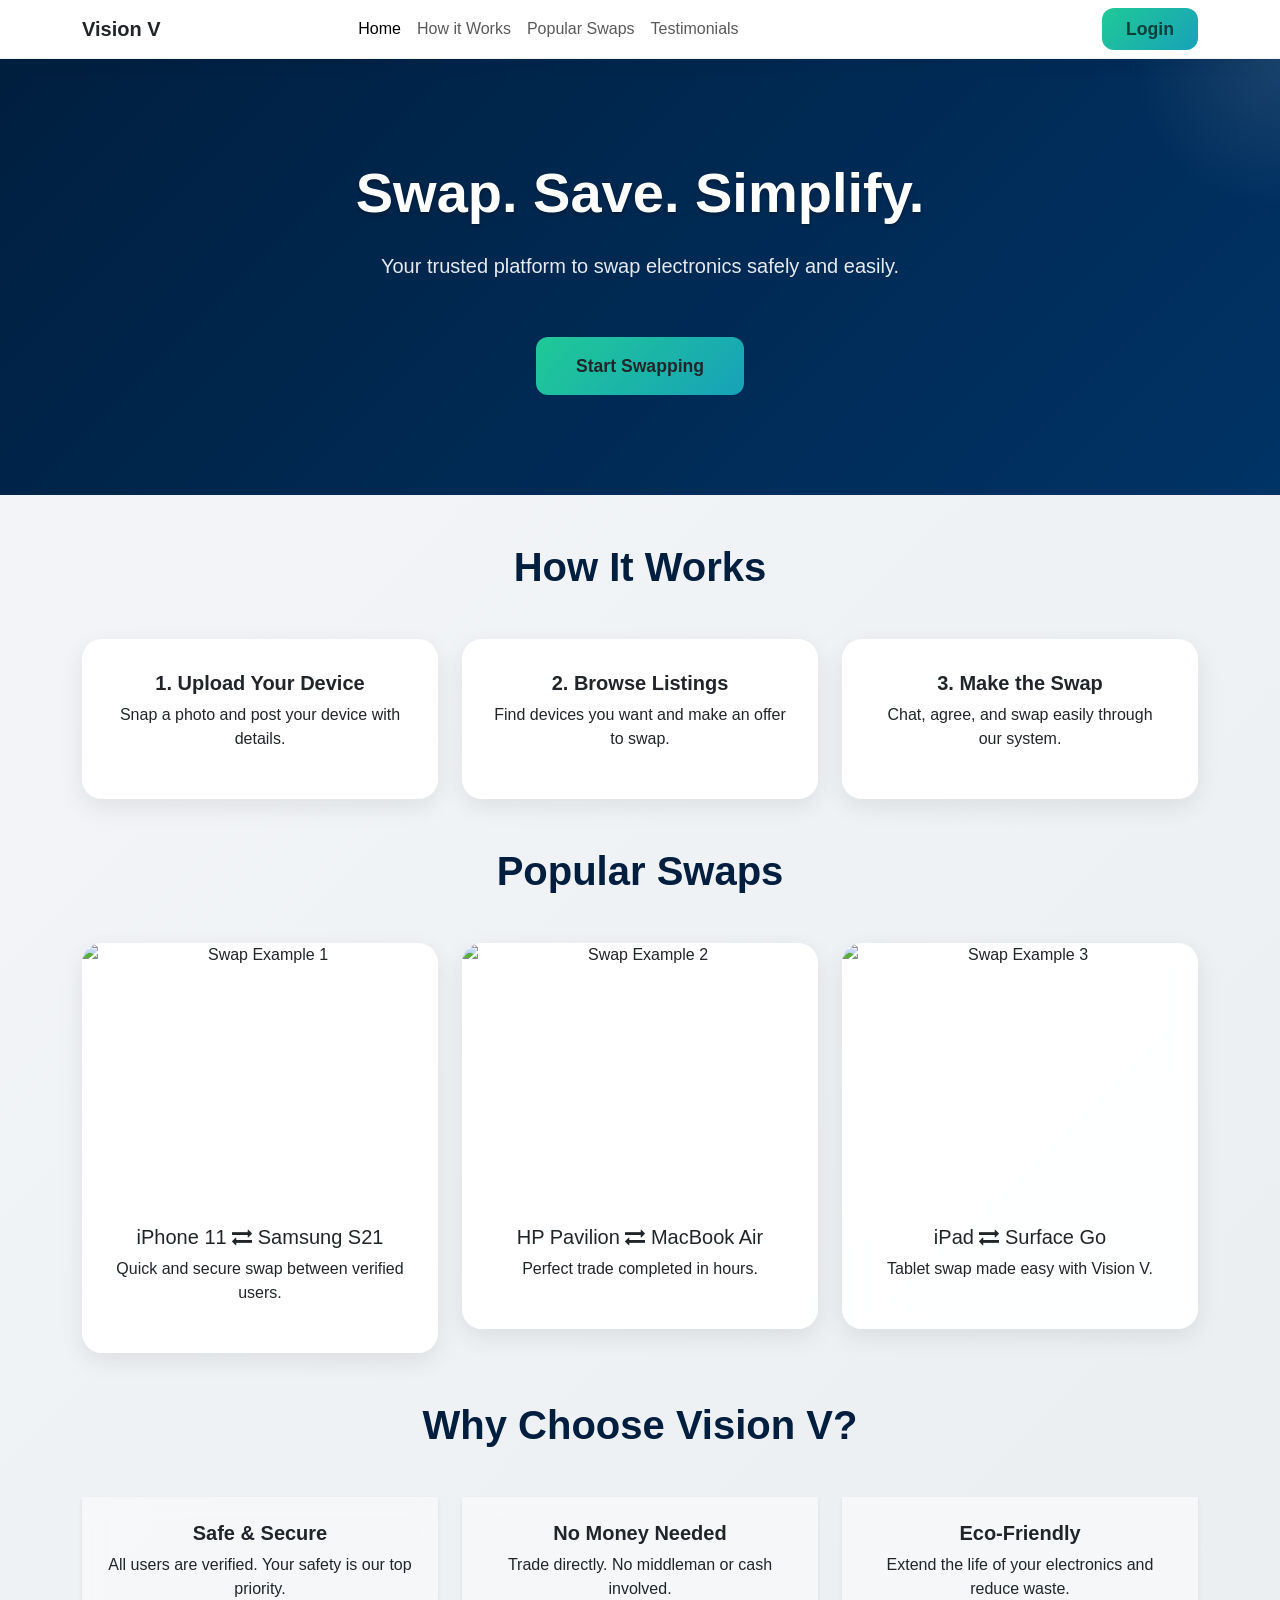
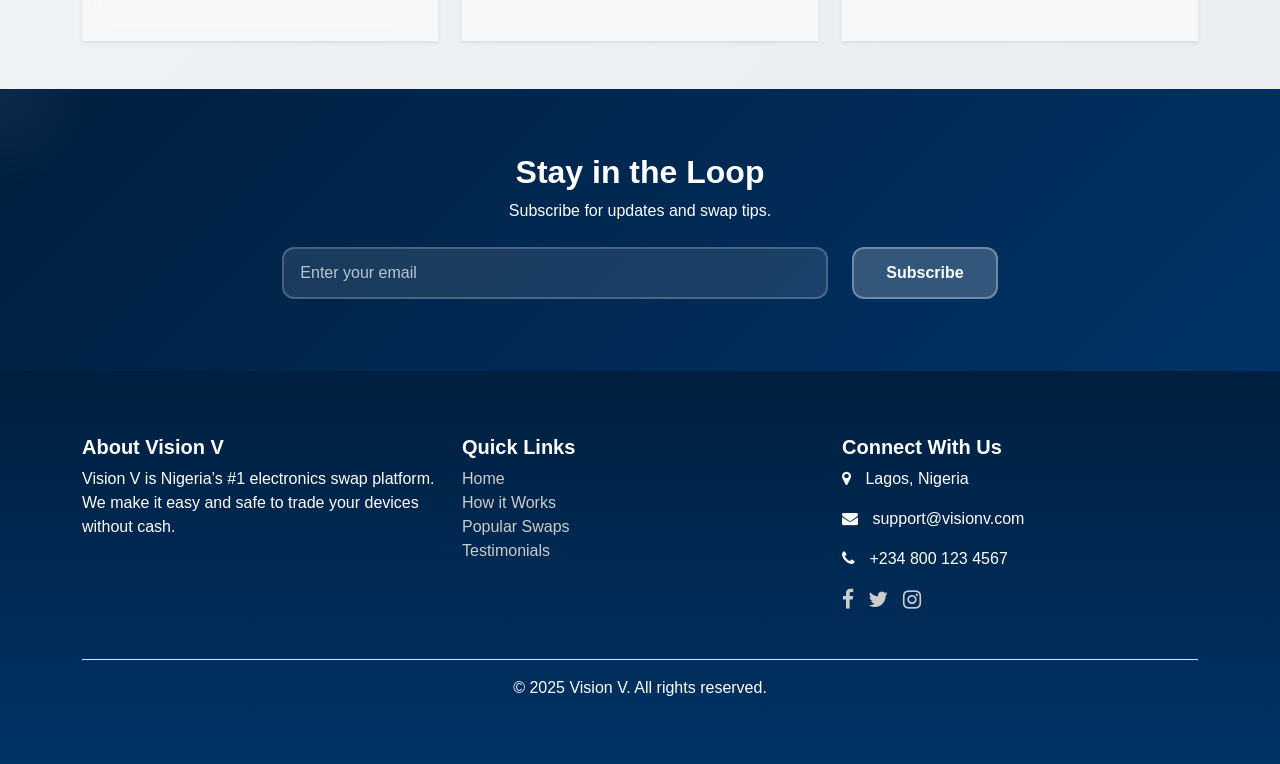
==== landing page/index.html @ 6226e3ba "update" ====
<!DOCTYPE html>
<html lang="en">
  <head>
    <meta charset="UTF-8" />
    <meta name="viewport" content="width=device-width, initial-scale=1" />
    <title>Vision V - Swap Your Electronics</title>
    <link
      href="https://cdn.jsdelivr.net/npm/bootstrap@5.3.2/dist/css/bootstrap.min.css"
      rel="stylesheet"
    />
    <link
      rel="stylesheet"
      href="https://maxcdn.bootstrapcdn.com/font-awesome/4.7.0/css/font-awesome.min.css"
    />
    <link rel="stylesheet" href="./style/index.css" />
    <style>
      body {
        background: linear-gradient(135deg, #f4f6f9 0%, #e9ecef 100%);
        font-family: "Segoe UI", sans-serif;
        margin: 0;
        padding: 0;
        min-height: 100vh;
      }

      .navbar {
        background: rgba(255, 255, 255, 0.95) !important;
        backdrop-filter: blur(10px);
        box-shadow: 0 2px 20px rgba(0, 0, 0, 0.08) !important;
        border-bottom: 1px solid rgba(0, 0, 0, 0.05);
      }

      .hero {
        background: linear-gradient(135deg, #001f3f 0%, #003366 100%);
        color: white;
        padding: 100px 20px;
        position: relative;
        overflow: hidden;
      }

      .hero::before {
        content: "";
        position: absolute;
        top: 0;
        right: 0;
        width: 300px;
        height: 300px;
        background: radial-gradient(
          circle,
          rgba(255, 255, 255, 0.1) 0%,
          transparent 70%
        );
        border-radius: 50%;
        transform: translate(50%, -50%);
      }

      .hero h1 {
        font-size: 3.5rem;
        font-weight: 800;
        margin-bottom: 1.5rem;
        text-shadow: 0 2px 4px rgba(0, 0, 0, 0.3);
      }

      .hero .lead {
        font-size: 1.25rem;
        margin-bottom: 2rem;
        opacity: 0.9;
      }

      .btn-accent {
        background: linear-gradient(135deg, #20c997 0%, #17a2b8 100%);
        border: none;
        border-radius: 0.75rem;
        padding: 1rem 2.5rem;
        font-weight: 600;
        font-size: 1.1rem;
        transition: all 0.3s ease;
        position: relative;
        overflow: hidden;
      }

      .btn-accent::before {
        content: "";
        position: absolute;
        top: 0;
        left: -100%;
        width: 100%;
        height: 100%;
        background: linear-gradient(
          90deg,
          transparent,
          rgba(255, 255, 255, 0.2),
          transparent
        );
        transition: left 0.5s ease;
      }

      .btn-accent:hover {
        transform: translateY(-2px);
        box-shadow: 0 1rem 2rem rgba(32, 201, 151, 0.4);
      }

      .btn-accent:hover::before {
        left: 100%;
      }

      .card {
        border-radius: 1.25rem !important;
        box-shadow: 0 0.5rem 1.5rem rgba(0, 0, 0, 0.08) !important;
        transition: all 0.3s ease !important;
        border: none !important;
        background: rgba(255, 255, 255, 0.95) !important;
        backdrop-filter: blur(10px) !important;
      }

      .card:hover {
        transform: translateY(-8px);
        box-shadow: 0 1rem 2.5rem rgba(0, 0, 0, 0.15) !important;
      }

      .card-body {
        padding: 2rem !important;
      }

      .section-heading {
        font-weight: 700 !important;
        color: #001f3f !important;
        font-size: 2.5rem !important;
        margin-bottom: 3rem !important;
      }

      .card-img-top {
        border-radius: 1.25rem 1.25rem 0 0 !important;
        height: 250px !important;
        object-fit: cover !important;
      }

      .bg-light {
        background: rgba(248, 249, 250, 0.8) !important;
        backdrop-filter: blur(10px) !important;
      }

      .newsletter-section {
        background: linear-gradient(
          135deg,
          #001f3f 0%,
          #003366 100%
        ) !important;
        color: white !important;
        padding: 4rem 0 !important;
        position: relative;
        overflow: hidden;
      }

      .newsletter-section::before {
        content: "";
        position: absolute;
        top: 0;
        left: 0;
        width: 200px;
        height: 200px;
        background: radial-gradient(
          circle,
          rgba(255, 255, 255, 0.05) 0%,
          transparent 70%
        );
        border-radius: 50%;
        transform: translate(-50%, -50%);
      }

      .form-control {
        border-radius: 0.75rem;
        border: 2px solid rgba(255, 255, 255, 0.2);
        background: rgba(255, 255, 255, 0.1);
        color: white;
        padding: 0.75rem 1rem;
        font-size: 1rem;
        transition: all 0.3s ease;
      }

      .form-control:focus {
        border-color: #20c997;
        background: rgba(255, 255, 255, 0.15);
        box-shadow: 0 0 0 0.2rem rgba(32, 201, 151, 0.25);
      }

      .form-control::placeholder {
        color: rgba(255, 255, 255, 0.7);
      }

      .btn-light {
        background: rgba(255, 255, 255, 0.2);
        border: 2px solid rgba(255, 255, 255, 0.3);
        color: white;
        border-radius: 0.75rem;
        padding: 0.75rem 2rem;
        font-weight: 600;
        transition: all 0.3s ease;
      }

      .btn-light:hover {
        background: rgba(255, 255, 255, 0.3);
        border-color: rgba(255, 255, 255, 0.5);
        transform: translateY(-2px);
        box-shadow: 0 0.5rem 1rem rgba(255, 255, 255, 0.2);
      }

      .footer {
        background: linear-gradient(180deg, #001f3f 0%, #003366 100%);
        color: #fff;
        padding: 4rem 0;
        position: relative;
      }

      .footer a {
        color: #ccc;
        text-decoration: none;
        transition: all 0.3s ease;
      }

      .footer a:hover {
        color: #20c997;
        transform: translateX(5px);
      }

      .footer .fa {
        margin-right: 10px;
        transition: all 0.3s ease;
      }

      .footer .fa:hover {
        transform: scale(1.2);
      }

      @media (max-width: 768px) {
        .hero h1 {
          font-size: 2.5rem;
        }
        .hero {
          padding: 60px 20px;
        }
        .section-heading {
          font-size: 2rem !important;
        }
      }
    </style>
  </head>
  <body>
    <!-- Navbar -->
    <nav
      class="navbar navbar-expand-lg navbar-light bg-white shadow-sm sticky-top"
    >
      <div class="container">
        <a
          class="navbar-brand fw-bold"
          href="#"
          style="color: var(--primary-color)"
          >Vision V</a
        >

        <div class="navbar-collapse d-flex justify-content-between w-100">
          <ul class="navbar-nav navbar-nav-centered d-flex mx-auto">
            <li class="nav-item">
              <a class="nav-link active" href="index.html">Home</a>
            </li>
            <li class="nav-item">
              <a class="nav-link" href="how.html">How it Works</a>
            </li>
            <li class="nav-item">
              <a class="nav-link" href="popular.html">Popular Swaps</a>
            </li>
            <li class="nav-item">
              <a class="nav-link" href="test.html">Testimonials</a>
            </li>
          </ul>

          <ul class="navbar-nav ms-auto">
            <li class="nav-item">
              <a
                class="nav-link btn btn-accent px-4 py-2 ms-2"
                href="login.html"
                >Login</a
              >
            </li>
          </ul>
        </div>
      </div>
    </nav>

    <!-- Hero -->
    <section class="hero text-center">
      <div class="container">
        <h1 class="display-4 fw-bold">Swap. Save. Simplify.</h1>
        <p class="lead mt-3">
          Your trusted platform to swap electronics safely and easily.
        </p>
        <a href="login.html" class="btn btn-accent btn-lg mt-4"
          >Start Swapping</a
        >
      </div>
    </section>

    <!-- How It Works -->
    <section class="container text-center my-5">
      <h2 class="mb-4 section-heading">How It Works</h2>
      <div class="row g-4">
        <div class="col-md-4">
          <div class="card border-0 h-100 shadow-sm">
            <div class="card-body">
              <h5 class="card-title fw-bold">1. Upload Your Device</h5>
              <p>Snap a photo and post your device with details.</p>
            </div>
          </div>
        </div>
        <div class="col-md-4">
          <div class="card border-0 h-100 shadow-sm">
            <div class="card-body">
              <h5 class="card-title fw-bold">2. Browse Listings</h5>
              <p>Find devices you want and make an offer to swap.</p>
            </div>
          </div>
        </div>
        <div class="col-md-4">
          <div class="card border-0 h-100 shadow-sm">
            <div class="card-body">
              <h5 class="card-title fw-bold">3. Make the Swap</h5>
              <p>Chat, agree, and swap easily through our system.</p>
            </div>
          </div>
        </div>
      </div>
    </section>

    <!-- Popular Swaps -->
    <section class="container my-5 text-center">
      <h2 class="mb-4 section-heading">Popular Swaps</h2>
      <div class="row g-4">
        <div class="col-md-4">
          <div class="card shadow-sm">
            <img
              src="./images/s22.jpg"
              class="card-img-top"
              alt="Swap Example 1"
            />
            <div class="card-body">
              <h5 class="card-title">
                iPhone 11 <i class="fa fa-exchange mx-auto"></i> Samsung S21
              </h5>
              <p>Quick and secure swap between verified users.</p>
            </div>
          </div>
        </div>
        <div class="col-md-4">
          <div class="card shadow-sm">
            <img
              src="./images/hppc.jpg"
              class="card-img-top"
              alt="Swap Example 2"
            />
            <div class="card-body">
              <h5 class="card-title">
                HP Pavilion <i class="fa fa-exchange mx-auto"></i> MacBook Air
              </h5>
              <p>Perfect trade completed in hours.</p>
            </div>
          </div>
        </div>
        <div class="col-md-4">
          <div class="card shadow-sm">
            <img
              src="./images/ipad.jpg"
              class="card-img-top"
              alt="Swap Example 3"
            />
            <div class="card-body">
              <h5 class="card-title">
                iPad <i class="fa fa-exchange mx-auto"></i> Surface Go
              </h5>
              <p>Tablet swap made easy with Vision V.</p>
            </div>
          </div>
        </div>
      </div>
    </section>

    <!-- Why Choose Vision V -->
    <section class="text-center my-5">
      <div class="container">
        <h2 class="mb-4 section-heading">Why Choose Vision V?</h2>
        <div class="row g-4">
          <div class="col-md-4">
            <div class="p-4 shadow-sm bg-light h-100">
              <h5 class="fw-bold">Safe & Secure</h5>
              <p>All users are verified. Your safety is our top priority.</p>
            </div>
          </div>
          <div class="col-md-4">
            <div class="p-4 shadow-sm bg-light h-100">
              <h5 class="fw-bold">No Money Needed</h5>
              <p>Trade directly. No middleman or cash involved.</p>
            </div>
          </div>
          <div class="col-md-4">
            <div class="p-4 shadow-sm bg-light h-100">
              <h5 class="fw-bold">Eco-Friendly</h5>
              <p>Extend the life of your electronics and reduce waste.</p>
            </div>
          </div>
        </div>
      </div>
    </section>

    <!-- Newsletter -->
    <section class="py-5 text-center newsletter-section">
      <div class="container">
        <h2 class="fw-semibold">Stay in the Loop</h2>
        <p class="mb-4">Subscribe for updates and swap tips.</p>
        <form
          id="newsletter-form"
          class="row justify-content-center"
          novalidate
        >
          <div class="col-md-6">
            <input
              type="email"
              class="form-control mb-2"
              id="newsletter-email"
              placeholder="Enter your email"
              aria-describedby="newsletter-email-error"
              required
            />
            <div
              id="newsletter-email-error"
              class="error-message text-danger"
              style="display: none"
            ></div>
          </div>
          <div class="col-auto">
            <button type="submit" class="btn btn-light" id="newsletter-submit">
              Subscribe
            </button>
          </div>
        </form>
      </div>
    </section>

    <!-- Footer -->
    <footer class="footer">
      <div class="container text-center text-md-start">
        <div class="row">
          <div class="col-md-4 mb-4">
            <h5 class="fw-bold">About Vision V</h5>
            <p>
              Vision V is Nigeria’s #1 electronics swap platform. We make it
              easy and safe to trade your devices without cash.
            </p>
          </div>
          <div class="col-md-4 mb-4">
            <h5 class="fw-bold">Quick Links</h5>
            <ul class="list-unstyled">
              <li class="nav-item">
                <a class="nav-link active" href="index.html">Home</a>
              </li>
              <li class="nav-item">
                <a class="nav-link" href="how.html">How it Works</a>
              </li>
              <li class="nav-item">
                <a class="nav-link" href="popular.html">Popular Swaps</a>
              </li>
              <li class="nav-item">
                <a class="nav-link" href="test.html">Testimonials</a>
              </li>
            </ul>
          </div>
          <div class="col-md-4 mb-4">
            <h5 class="fw-bold">Connect With Us</h5>
            <p><i class="fa fa-map-marker"></i> Lagos, Nigeria</p>
            <p><i class="fa fa-envelope"></i> support@visionv.com</p>
            <p><i class="fa fa-phone"></i> +234 800 123 4567</p>
            <div>
              <a href="#"><i class="fa fa-facebook fa-lg"></i></a>
              <a href="#"><i class="fa fa-twitter fa-lg"></i></a>
              <a href="#"><i class="fa fa-instagram fa-lg"></i></a>
            </div>
          </div>
        </div>
        <div class="text-center pt-3 border-top mt-4">
          <p class="mb-0">&copy; 2025 Vision V. All rights reserved.</p>
        </div>
      </div>
    </footer>

    <script src="https://cdn.jsdelivr.net/npm/bootstrap@5.3.2/dist/js/bootstrap.bundle.min.js"></script>
    <script src="./js/validation.js"></script>
    <script>
      // Newsletter form validation and AJAX submission
      document
        .getElementById("newsletter-form")
        .addEventListener("submit", function (e) {
          e.preventDefault();
          clearErrors(this);

          const email = document
            .getElementById("newsletter-email")
            .value.trim();

          let isValid = true;

          if (!validateEmail(email)) {
            showError(
              "newsletter-email",
              "Please enter a valid email address."
            );
            isValid = false;
          }

          if (isValid) {
            submitForm(this, "/api/newsletter", function (data) {
              showSuccess(
                "Thank you for subscribing! You will receive updates soon."
              );
              document.getElementById("newsletter-form").reset();
            });
          }
        });
    </script>
  </body>
</html>
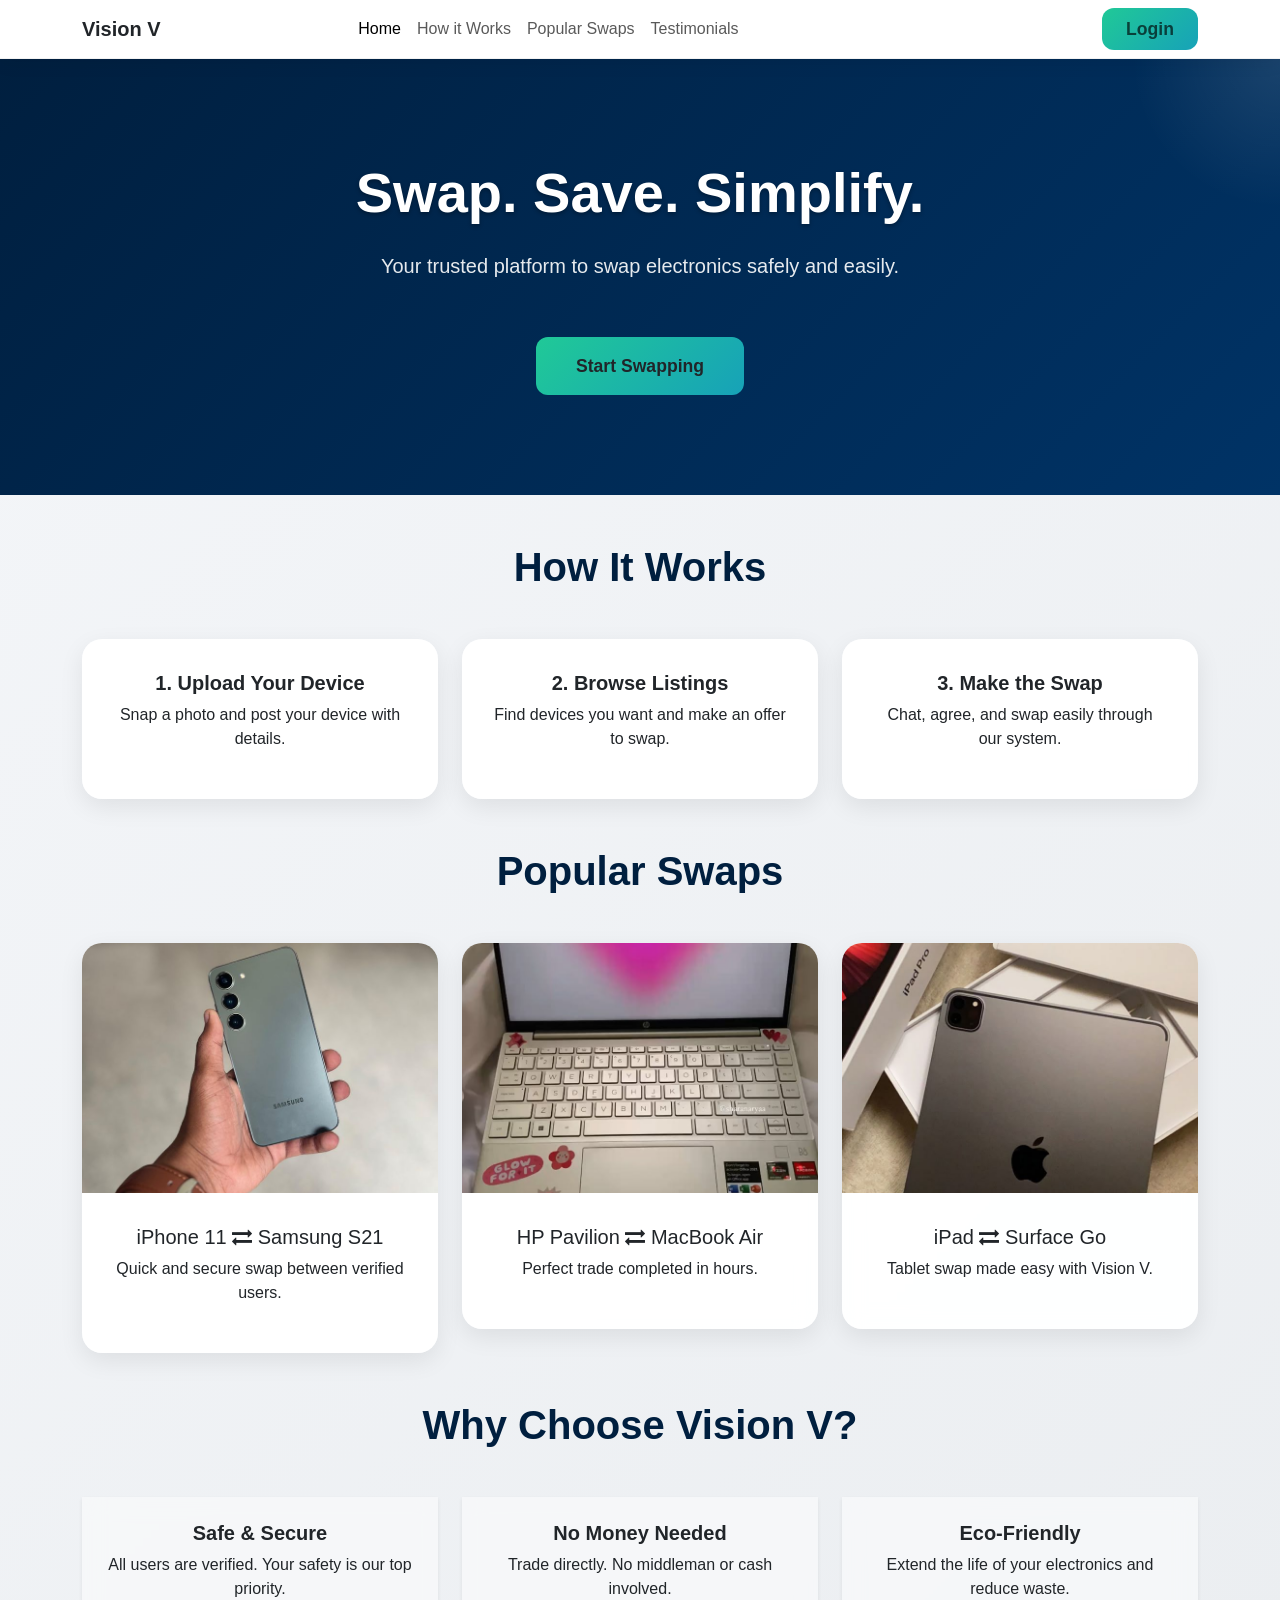
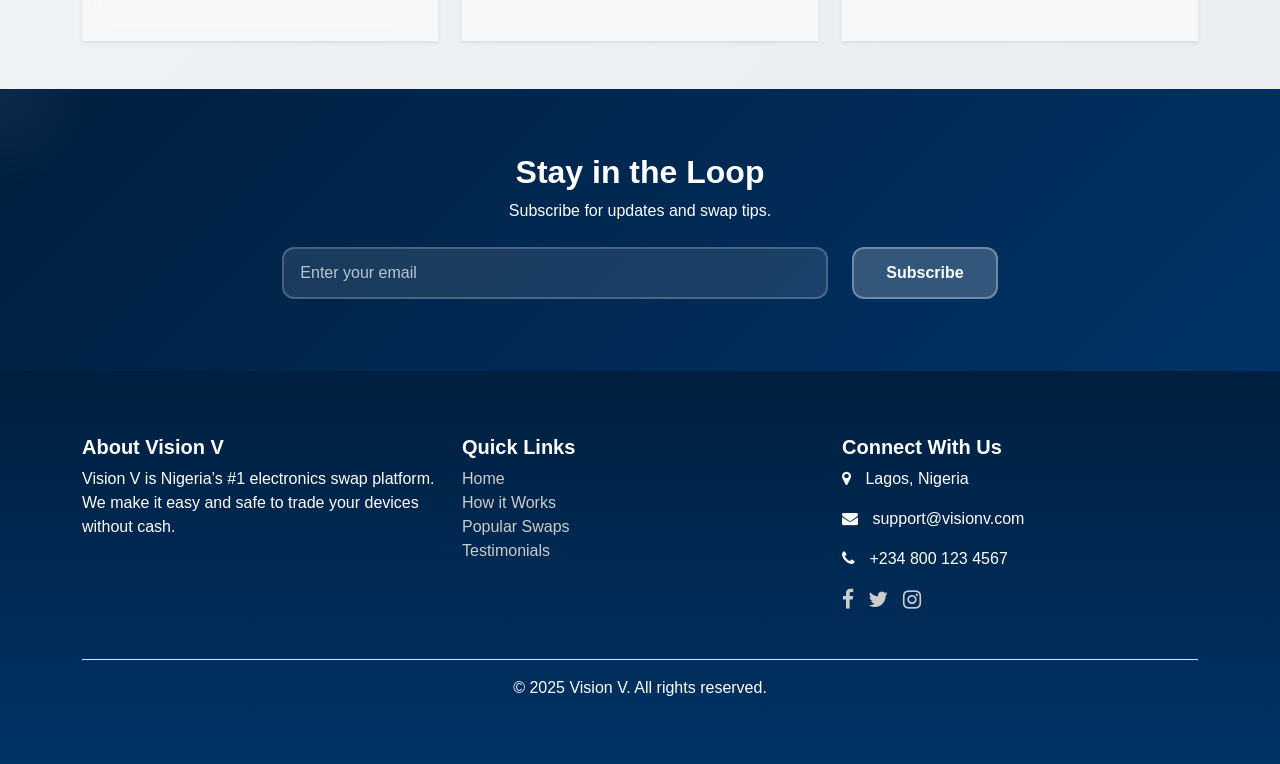
==== commit 28634ef1: "vv" ====
--- a/landing page/index.html
+++ b/landing page/index.html
@@ -337,7 +337,7 @@
         <div class="col-md-4">
           <div class="card shadow-sm">
             <img
-              src="./images/s22.jpg"
+              src="../images/s22.jpg"
               class="card-img-top"
               alt="Swap Example 1"
             />
@@ -352,7 +352,7 @@
         <div class="col-md-4">
           <div class="card shadow-sm">
             <img
-              src="./images/hppc.jpg"
+              src="../images/hppc.jpg"
               class="card-img-top"
               alt="Swap Example 2"
             />
@@ -367,7 +367,7 @@
         <div class="col-md-4">
           <div class="card shadow-sm">
             <img
-              src="./images/ipad.jpg"
+              src="../images/ipad.jpg"
               class="card-img-top"
               alt="Swap Example 3"
             />
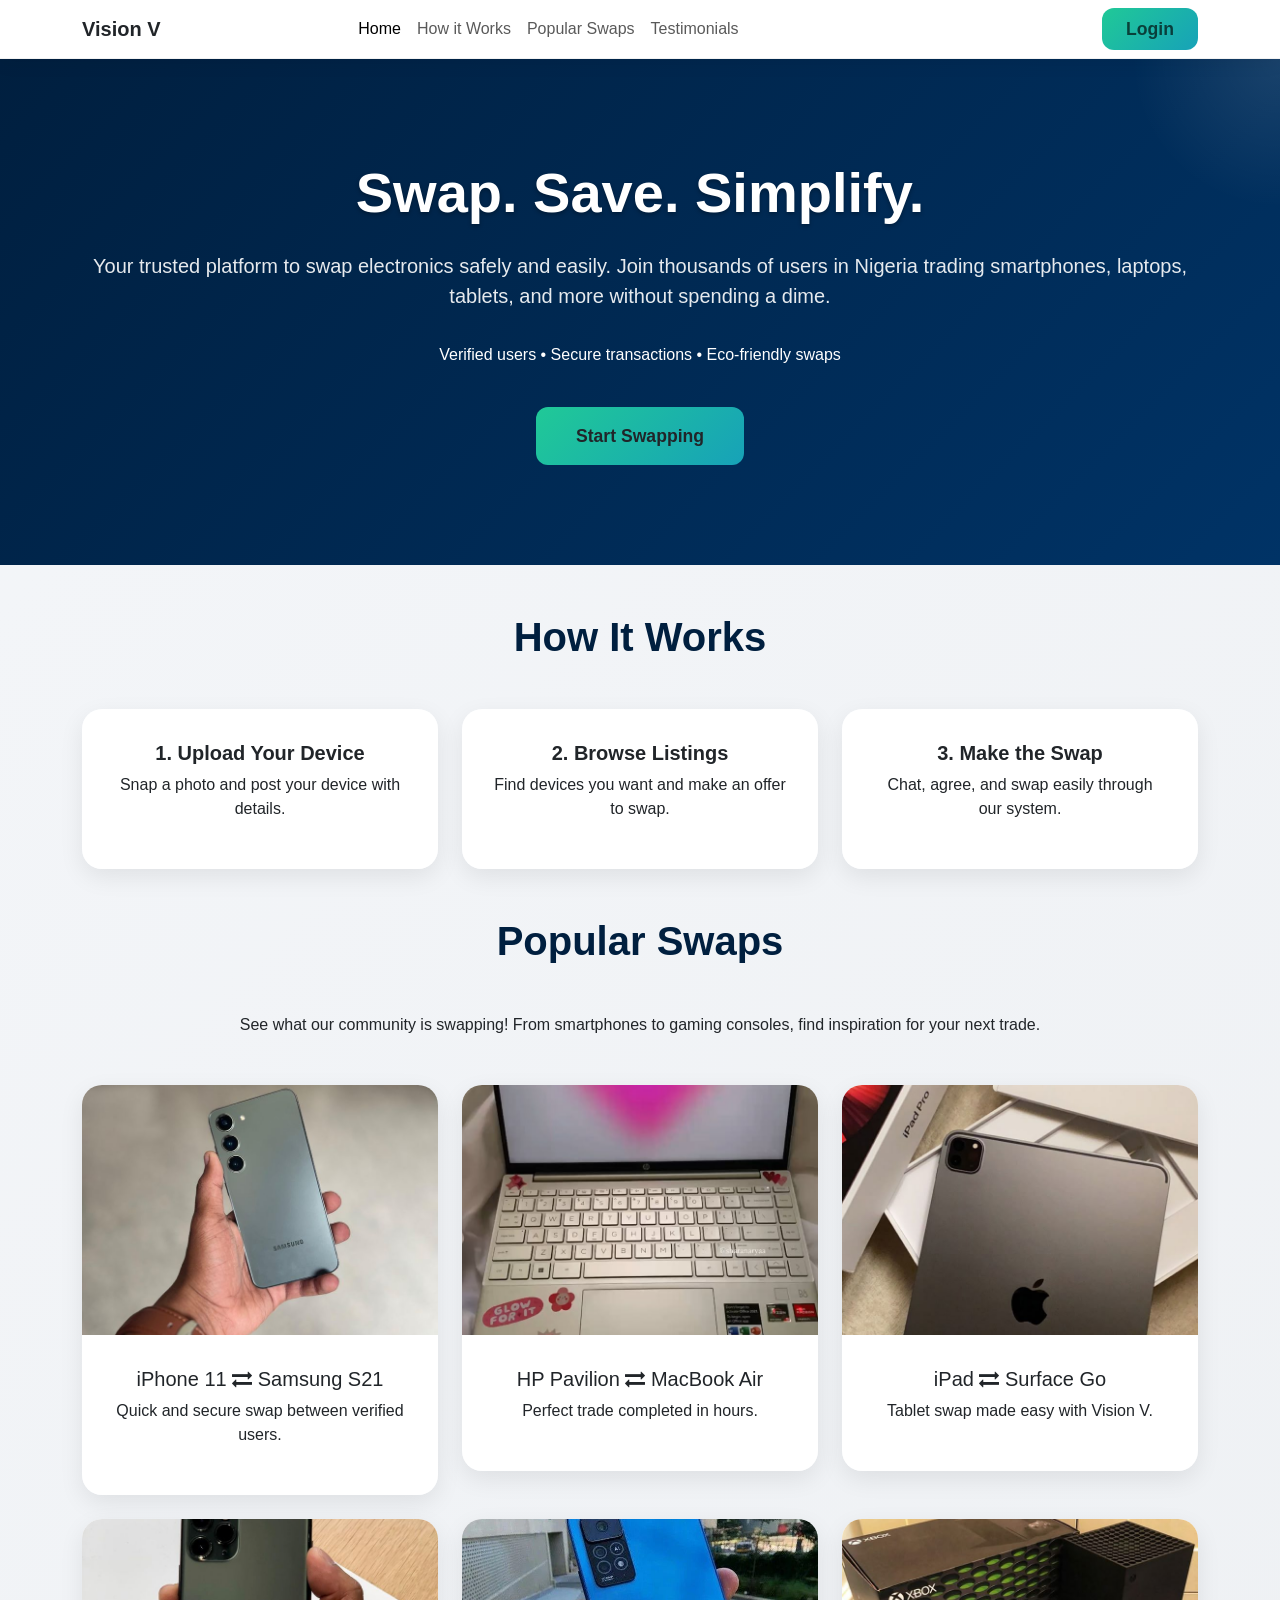
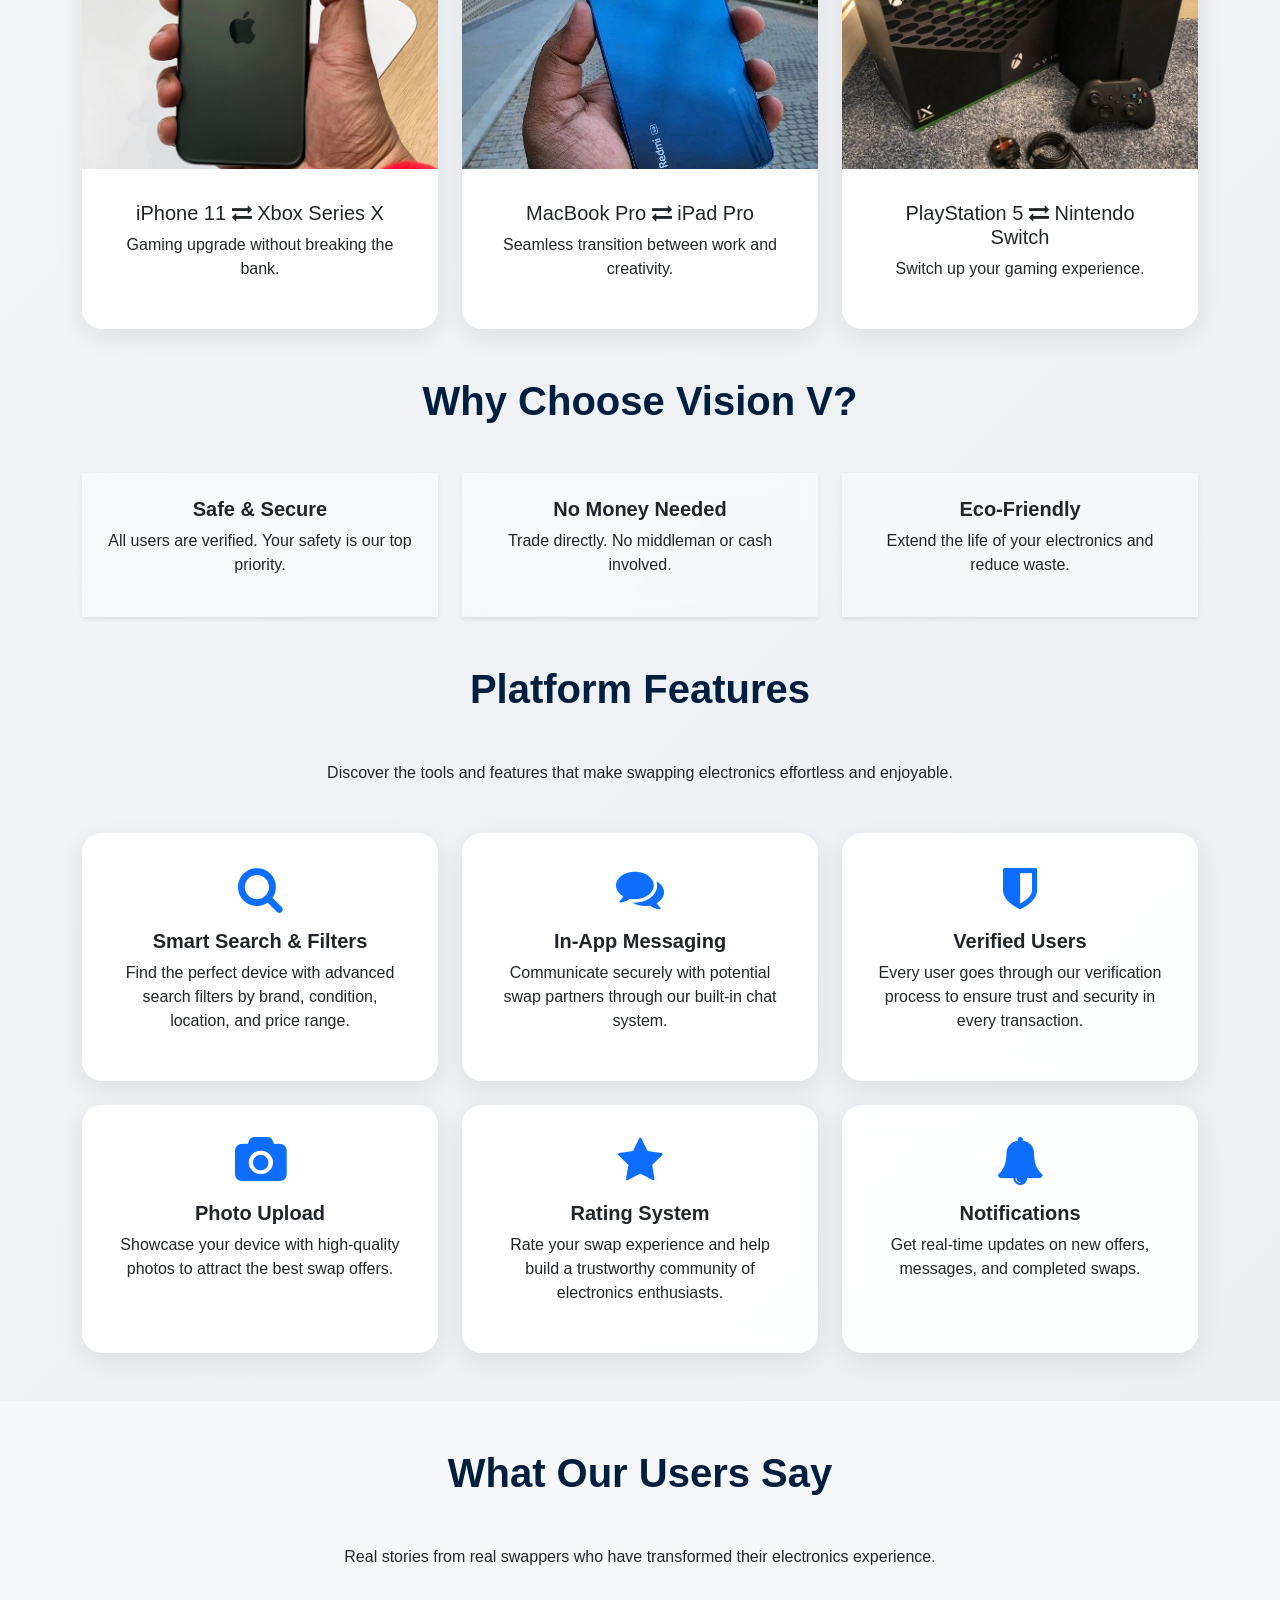
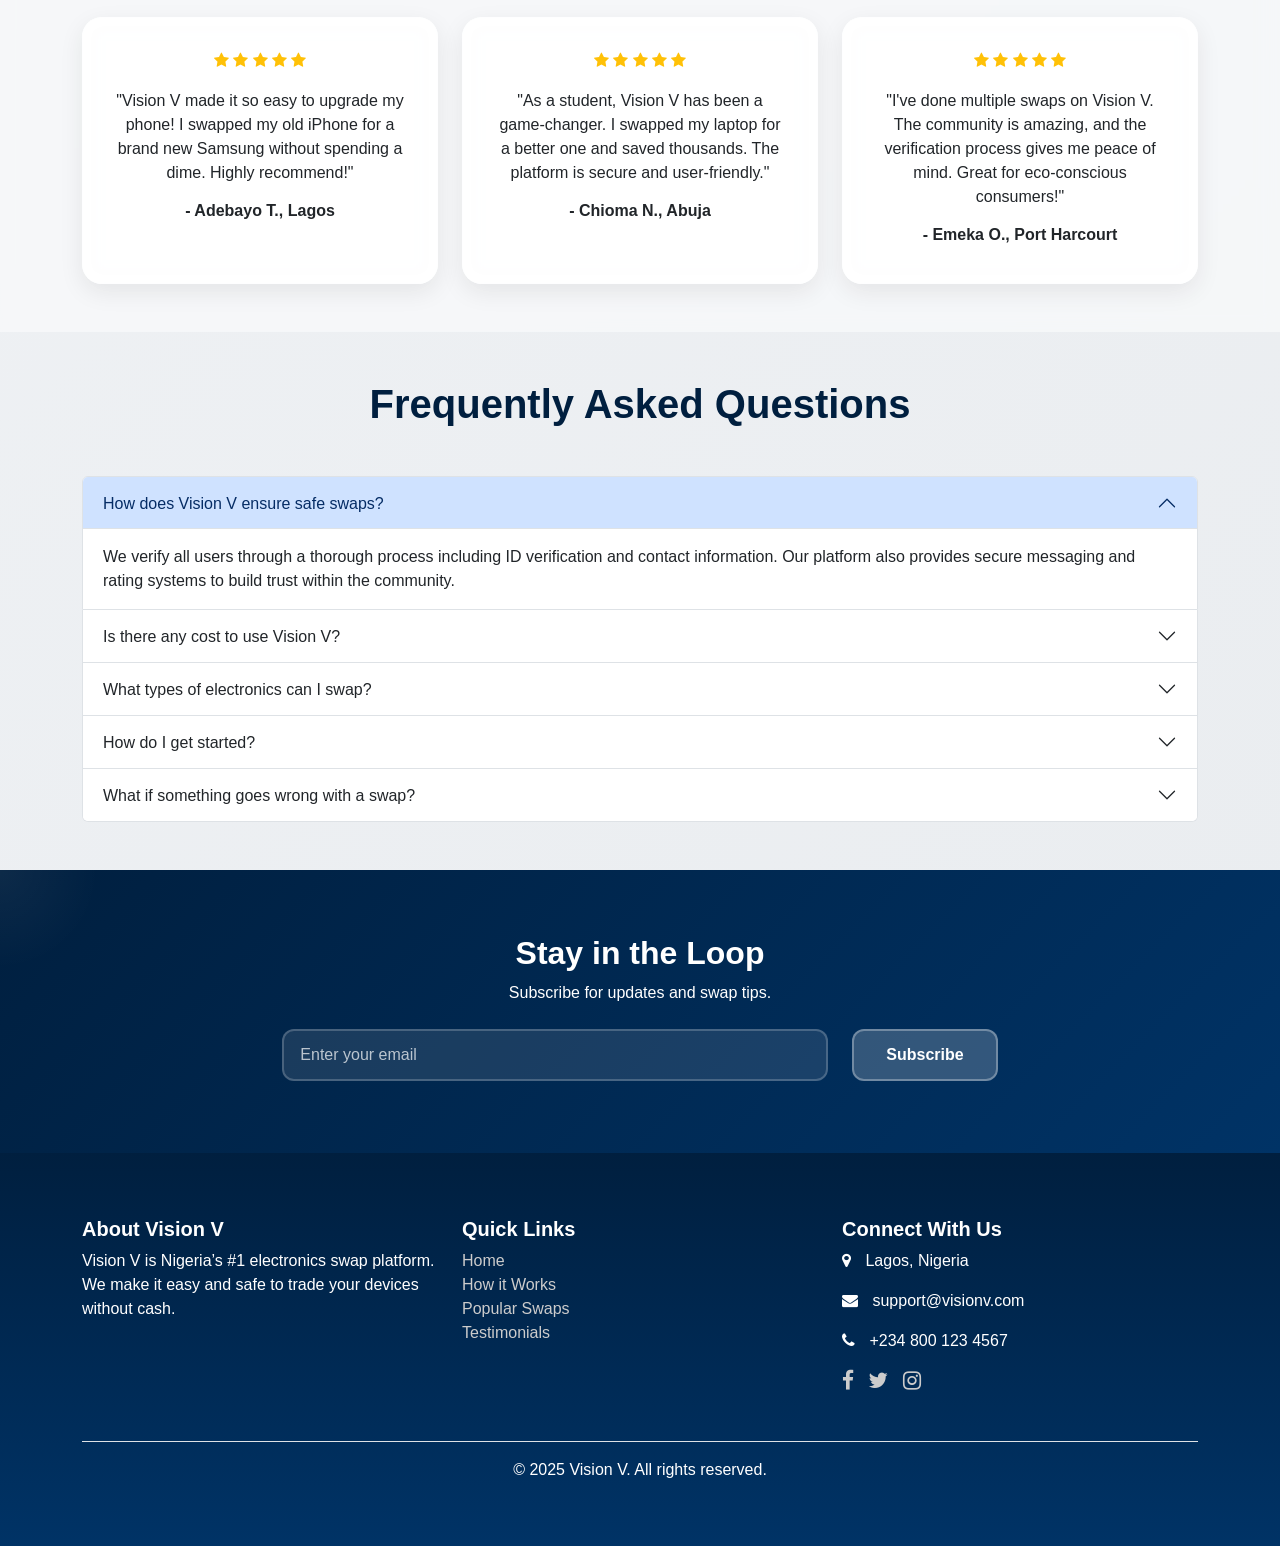
==== commit 8264b091: "hg" ====
--- a/landing page/index.html
+++ b/landing page/index.html
@@ -291,7 +291,12 @@
       <div class="container">
         <h1 class="display-4 fw-bold">Swap. Save. Simplify.</h1>
         <p class="lead mt-3">
-          Your trusted platform to swap electronics safely and easily.
+          Your trusted platform to swap electronics safely and easily. Join
+          thousands of users in Nigeria trading smartphones, laptops, tablets,
+          and more without spending a dime.
+        </p>
+        <p class="mt-3">
+          Verified users • Secure transactions • Eco-friendly swaps
         </p>
         <a href="login.html" class="btn btn-accent btn-lg mt-4"
           >Start Swapping</a
@@ -333,6 +338,10 @@
     <!-- Popular Swaps -->
     <section class="container my-5 text-center">
       <h2 class="mb-4 section-heading">Popular Swaps</h2>
+      <p class="mb-5">
+        See what our community is swapping! From smartphones to gaming consoles,
+        find inspiration for your next trade.
+      </p>
       <div class="row g-4">
         <div class="col-md-4">
           <div class="card shadow-sm">
@@ -376,6 +385,52 @@
                 iPad <i class="fa fa-exchange mx-auto"></i> Surface Go
               </h5>
               <p>Tablet swap made easy with Vision V.</p>
+            </div>
+          </div>
+        </div>
+        <div class="col-md-4">
+          <div class="card shadow-sm">
+            <img
+              src="../images/iPhone 11.jpg"
+              class="card-img-top"
+              alt="Swap Example 4"
+            />
+            <div class="card-body">
+              <h5 class="card-title">
+                iPhone 11 <i class="fa fa-exchange mx-auto"></i> Xbox Series X
+              </h5>
+              <p>Gaming upgrade without breaking the bank.</p>
+            </div>
+          </div>
+        </div>
+        <div class="col-md-4">
+          <div class="card shadow-sm">
+            <img
+              src="../images/red.jpg"
+              class="card-img-top"
+              alt="Swap Example 5"
+            />
+            <div class="card-body">
+              <h5 class="card-title">
+                MacBook Pro <i class="fa fa-exchange mx-auto"></i> iPad Pro
+              </h5>
+              <p>Seamless transition between work and creativity.</p>
+            </div>
+          </div>
+        </div>
+        <div class="col-md-4">
+          <div class="card shadow-sm">
+            <img
+              src="../images/xbox.jpg"
+              class="card-img-top"
+              alt="Swap Example 6"
+            />
+            <div class="card-body">
+              <h5 class="card-title">
+                PlayStation 5 <i class="fa fa-exchange mx-auto"></i> Nintendo
+                Switch
+              </h5>
+              <p>Switch up your gaming experience.</p>
             </div>
           </div>
         </div>
@@ -403,6 +458,299 @@
             <div class="p-4 shadow-sm bg-light h-100">
               <h5 class="fw-bold">Eco-Friendly</h5>
               <p>Extend the life of your electronics and reduce waste.</p>
+            </div>
+          </div>
+        </div>
+      </div>
+    </section>
+
+    <!-- Features -->
+    <section class="container my-5 text-center">
+      <h2 class="mb-4 section-heading">Platform Features</h2>
+      <p class="mb-5">
+        Discover the tools and features that make swapping electronics
+        effortless and enjoyable.
+      </p>
+      <div class="row g-4">
+        <div class="col-md-4">
+          <div class="card border-0 h-100 shadow-sm">
+            <div class="card-body">
+              <i class="fa fa-search fa-3x text-primary mb-3"></i>
+              <h5 class="card-title fw-bold">Smart Search & Filters</h5>
+              <p>
+                Find the perfect device with advanced search filters by brand,
+                condition, location, and price range.
+              </p>
+            </div>
+          </div>
+        </div>
+        <div class="col-md-4">
+          <div class="card border-0 h-100 shadow-sm">
+            <div class="card-body">
+              <i class="fa fa-comments fa-3x text-primary mb-3"></i>
+              <h5 class="card-title fw-bold">In-App Messaging</h5>
+              <p>
+                Communicate securely with potential swap partners through our
+                built-in chat system.
+              </p>
+            </div>
+          </div>
+        </div>
+        <div class="col-md-4">
+          <div class="card border-0 h-100 shadow-sm">
+            <div class="card-body">
+              <i class="fa fa-shield fa-3x text-primary mb-3"></i>
+              <h5 class="card-title fw-bold">Verified Users</h5>
+              <p>
+                Every user goes through our verification process to ensure trust
+                and security in every transaction.
+              </p>
+            </div>
+          </div>
+        </div>
+        <div class="col-md-4">
+          <div class="card border-0 h-100 shadow-sm">
+            <div class="card-body">
+              <i class="fa fa-camera fa-3x text-primary mb-3"></i>
+              <h5 class="card-title fw-bold">Photo Upload</h5>
+              <p>
+                Showcase your device with high-quality photos to attract the
+                best swap offers.
+              </p>
+            </div>
+          </div>
+        </div>
+        <div class="col-md-4">
+          <div class="card border-0 h-100 shadow-sm">
+            <div class="card-body">
+              <i class="fa fa-star fa-3x text-primary mb-3"></i>
+              <h5 class="card-title fw-bold">Rating System</h5>
+              <p>
+                Rate your swap experience and help build a trustworthy community
+                of electronics enthusiasts.
+              </p>
+            </div>
+          </div>
+        </div>
+        <div class="col-md-4">
+          <div class="card border-0 h-100 shadow-sm">
+            <div class="card-body">
+              <i class="fa fa-bell fa-3x text-primary mb-3"></i>
+              <h5 class="card-title fw-bold">Notifications</h5>
+              <p>
+                Get real-time updates on new offers, messages, and completed
+                swaps.
+              </p>
+            </div>
+          </div>
+        </div>
+      </div>
+    </section>
+
+    <!-- Testimonials -->
+    <section class="bg-light py-5">
+      <div class="container text-center">
+        <h2 class="mb-4 section-heading">What Our Users Say</h2>
+        <p class="mb-5">
+          Real stories from real swappers who have transformed their electronics
+          experience.
+        </p>
+        <div class="row g-4">
+          <div class="col-md-4">
+            <div class="card border-0 shadow-sm h-100">
+              <div class="card-body">
+                <div class="mb-3">
+                  <i class="fa fa-star text-warning"></i>
+                  <i class="fa fa-star text-warning"></i>
+                  <i class="fa fa-star text-warning"></i>
+                  <i class="fa fa-star text-warning"></i>
+                  <i class="fa fa-star text-warning"></i>
+                </div>
+                <p class="card-text">
+                  "Vision V made it so easy to upgrade my phone! I swapped my
+                  old iPhone for a brand new Samsung without spending a dime.
+                  Highly recommend!"
+                </p>
+                <h6 class="card-title fw-bold">- Adebayo T., Lagos</h6>
+              </div>
+            </div>
+          </div>
+          <div class="col-md-4">
+            <div class="card border-0 shadow-sm h-100">
+              <div class="card-body">
+                <div class="mb-3">
+                  <i class="fa fa-star text-warning"></i>
+                  <i class="fa fa-star text-warning"></i>
+                  <i class="fa fa-star text-warning"></i>
+                  <i class="fa fa-star text-warning"></i>
+                  <i class="fa fa-star text-warning"></i>
+                </div>
+                <p class="card-text">
+                  "As a student, Vision V has been a game-changer. I swapped my
+                  laptop for a better one and saved thousands. The platform is
+                  secure and user-friendly."
+                </p>
+                <h6 class="card-title fw-bold">- Chioma N., Abuja</h6>
+              </div>
+            </div>
+          </div>
+          <div class="col-md-4">
+            <div class="card border-0 shadow-sm h-100">
+              <div class="card-body">
+                <div class="mb-3">
+                  <i class="fa fa-star text-warning"></i>
+                  <i class="fa fa-star text-warning"></i>
+                  <i class="fa fa-star text-warning"></i>
+                  <i class="fa fa-star text-warning"></i>
+                  <i class="fa fa-star text-warning"></i>
+                </div>
+                <p class="card-text">
+                  "I've done multiple swaps on Vision V. The community is
+                  amazing, and the verification process gives me peace of mind.
+                  Great for eco-conscious consumers!"
+                </p>
+                <h6 class="card-title fw-bold">- Emeka O., Port Harcourt</h6>
+              </div>
+            </div>
+          </div>
+        </div>
+      </div>
+    </section>
+
+    <!-- FAQ -->
+    <section class="container my-5">
+      <h2 class="mb-4 section-heading text-center">
+        Frequently Asked Questions
+      </h2>
+      <div class="accordion" id="faqAccordion">
+        <div class="accordion-item">
+          <h2 class="accordion-header" id="headingOne">
+            <button
+              class="accordion-button"
+              type="button"
+              data-bs-toggle="collapse"
+              data-bs-target="#collapseOne"
+              aria-expanded="true"
+              aria-controls="collapseOne"
+            >
+              How does Vision V ensure safe swaps?
+            </button>
+          </h2>
+          <div
+            id="collapseOne"
+            class="accordion-collapse collapse show"
+            aria-labelledby="headingOne"
+            data-bs-parent="#faqAccordion"
+          >
+            <div class="accordion-body">
+              We verify all users through a thorough process including ID
+              verification and contact information. Our platform also provides
+              secure messaging and rating systems to build trust within the
+              community.
+            </div>
+          </div>
+        </div>
+        <div class="accordion-item">
+          <h2 class="accordion-header" id="headingTwo">
+            <button
+              class="accordion-button collapsed"
+              type="button"
+              data-bs-toggle="collapse"
+              data-bs-target="#collapseTwo"
+              aria-expanded="false"
+              aria-controls="collapseTwo"
+            >
+              Is there any cost to use Vision V?
+            </button>
+          </h2>
+          <div
+            id="collapseTwo"
+            class="accordion-collapse collapse"
+            aria-labelledby="headingTwo"
+            data-bs-parent="#faqAccordion"
+          >
+            <div class="accordion-body">
+              Vision V is completely free to use! We make money through optional
+              premium features and partnerships, but the core swapping
+              functionality is always free.
+            </div>
+          </div>
+        </div>
+        <div class="accordion-item">
+          <h2 class="accordion-header" id="headingThree">
+            <button
+              class="accordion-button collapsed"
+              type="button"
+              data-bs-toggle="collapse"
+              data-bs-target="#collapseThree"
+              aria-expanded="false"
+              aria-controls="collapseThree"
+            >
+              What types of electronics can I swap?
+            </button>
+          </h2>
+          <div
+            id="collapseThree"
+            class="accordion-collapse collapse"
+            aria-labelledby="headingThree"
+            data-bs-parent="#faqAccordion"
+          >
+            <div class="accordion-body">
+              You can swap smartphones, laptops, tablets, gaming consoles,
+              smartwatches, and many other electronics. We support a wide range
+              of devices as long as they are in working condition.
+            </div>
+          </div>
+        </div>
+        <div class="accordion-item">
+          <h2 class="accordion-header" id="headingFour">
+            <button
+              class="accordion-button collapsed"
+              type="button"
+              data-bs-toggle="collapse"
+              data-bs-target="#collapseFour"
+              aria-expanded="false"
+              aria-controls="collapseFour"
+            >
+              How do I get started?
+            </button>
+          </h2>
+          <div
+            id="collapseFour"
+            class="accordion-collapse collapse"
+            aria-labelledby="headingFour"
+            data-bs-parent="#faqAccordion"
+          >
+            <div class="accordion-body">
+              Simply sign up for a free account, complete the verification
+              process, and start browsing listings or posting your own device.
+              It's that easy!
+            </div>
+          </div>
+        </div>
+        <div class="accordion-item">
+          <h2 class="accordion-header" id="headingFive">
+            <button
+              class="accordion-button collapsed"
+              type="button"
+              data-bs-toggle="collapse"
+              data-bs-target="#collapseFive"
+              aria-expanded="false"
+              aria-controls="collapseFive"
+            >
+              What if something goes wrong with a swap?
+            </button>
+          </h2>
+          <div
+            id="collapseFive"
+            class="accordion-collapse collapse"
+            aria-labelledby="headingFive"
+            data-bs-parent="#faqAccordion"
+          >
+            <div class="accordion-body">
+              Our support team is here to help. Contact us immediately if you
+              encounter any issues, and we'll work to resolve the situation. We
+              also have a dispute resolution process in place.
             </div>
           </div>
         </div>
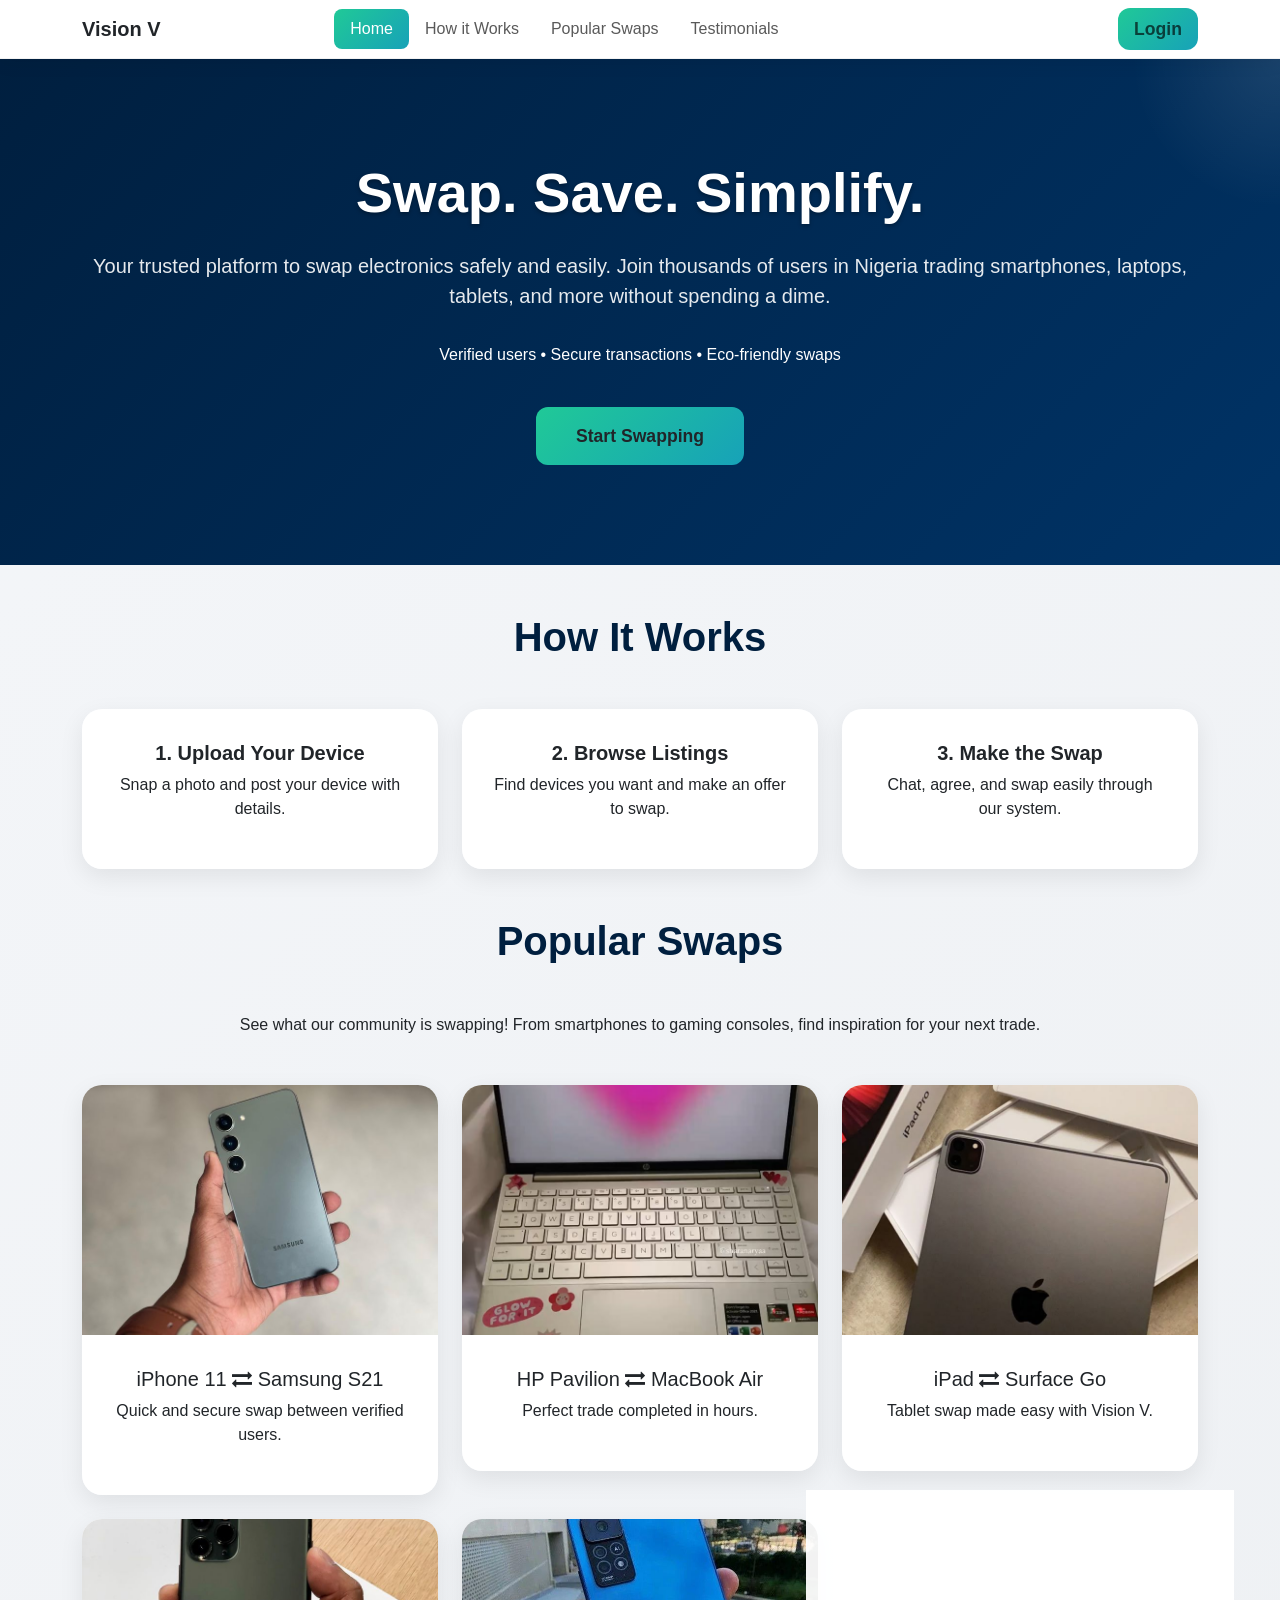
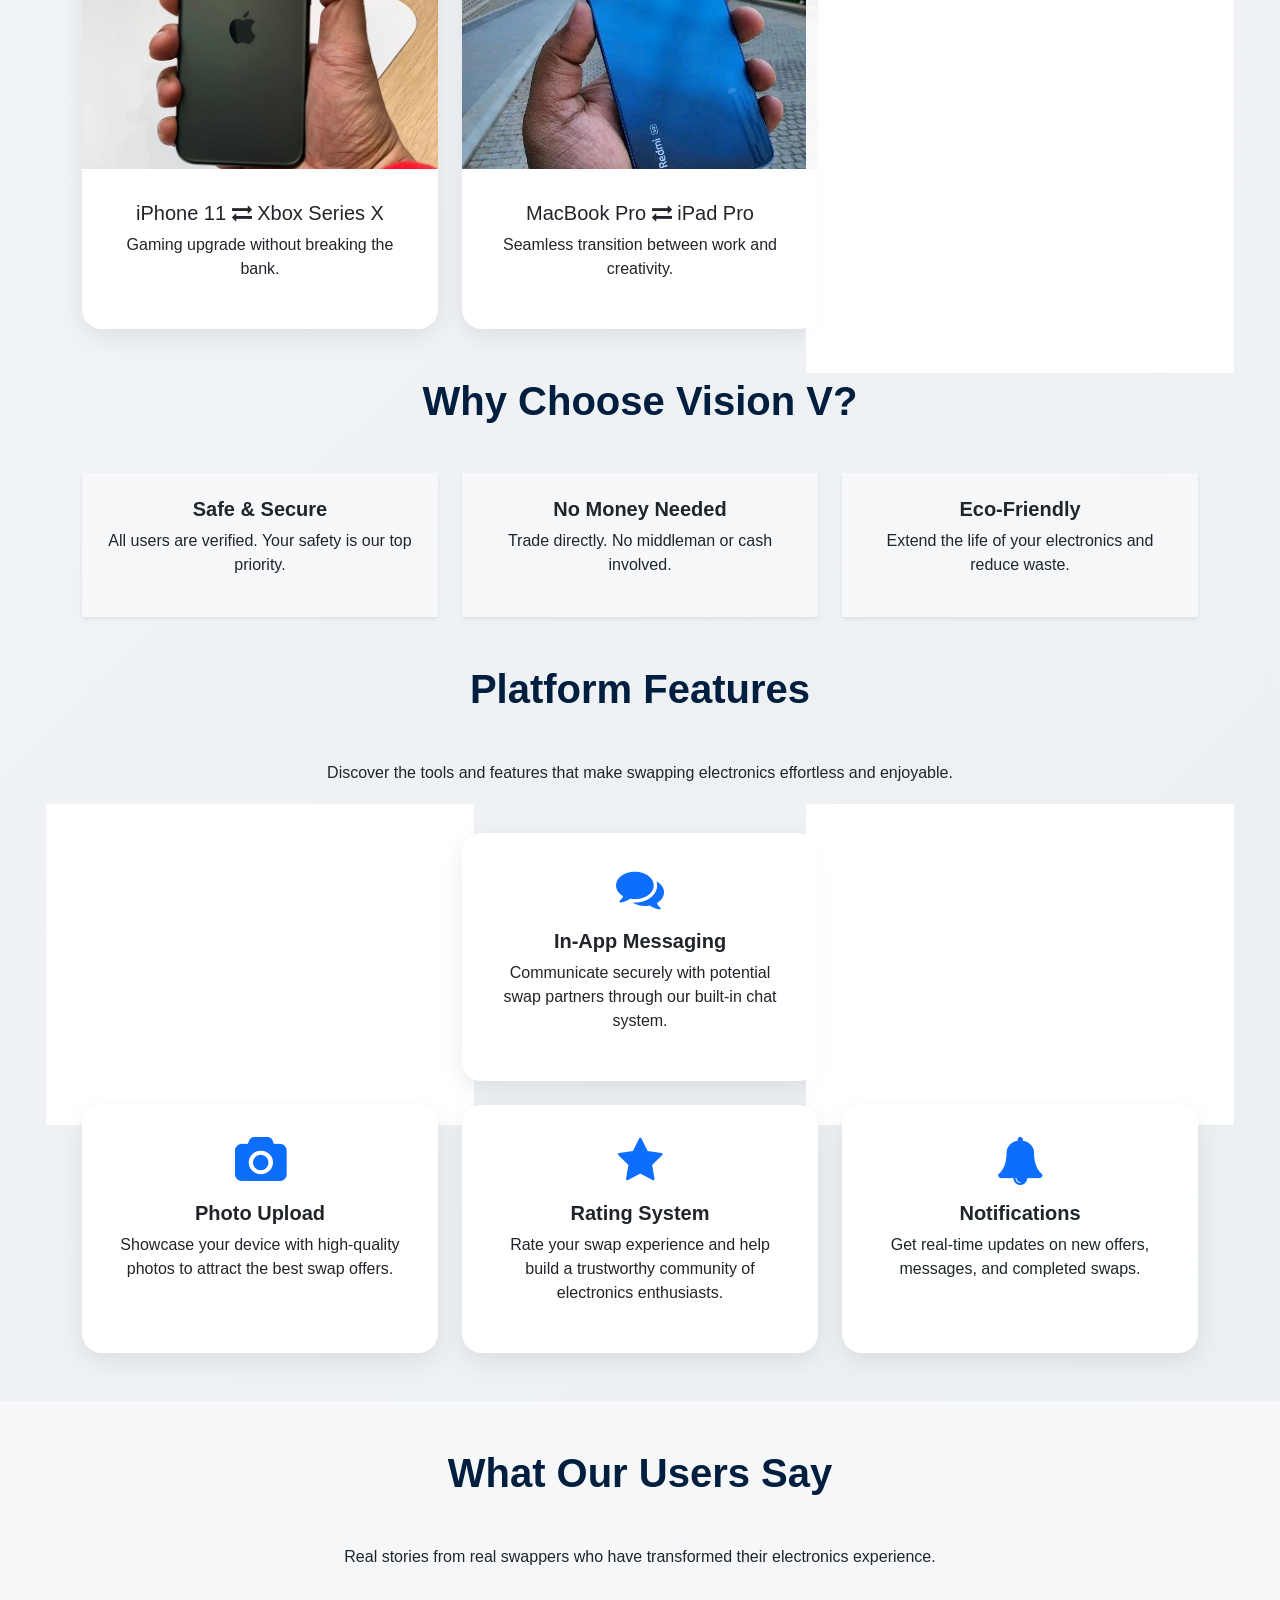
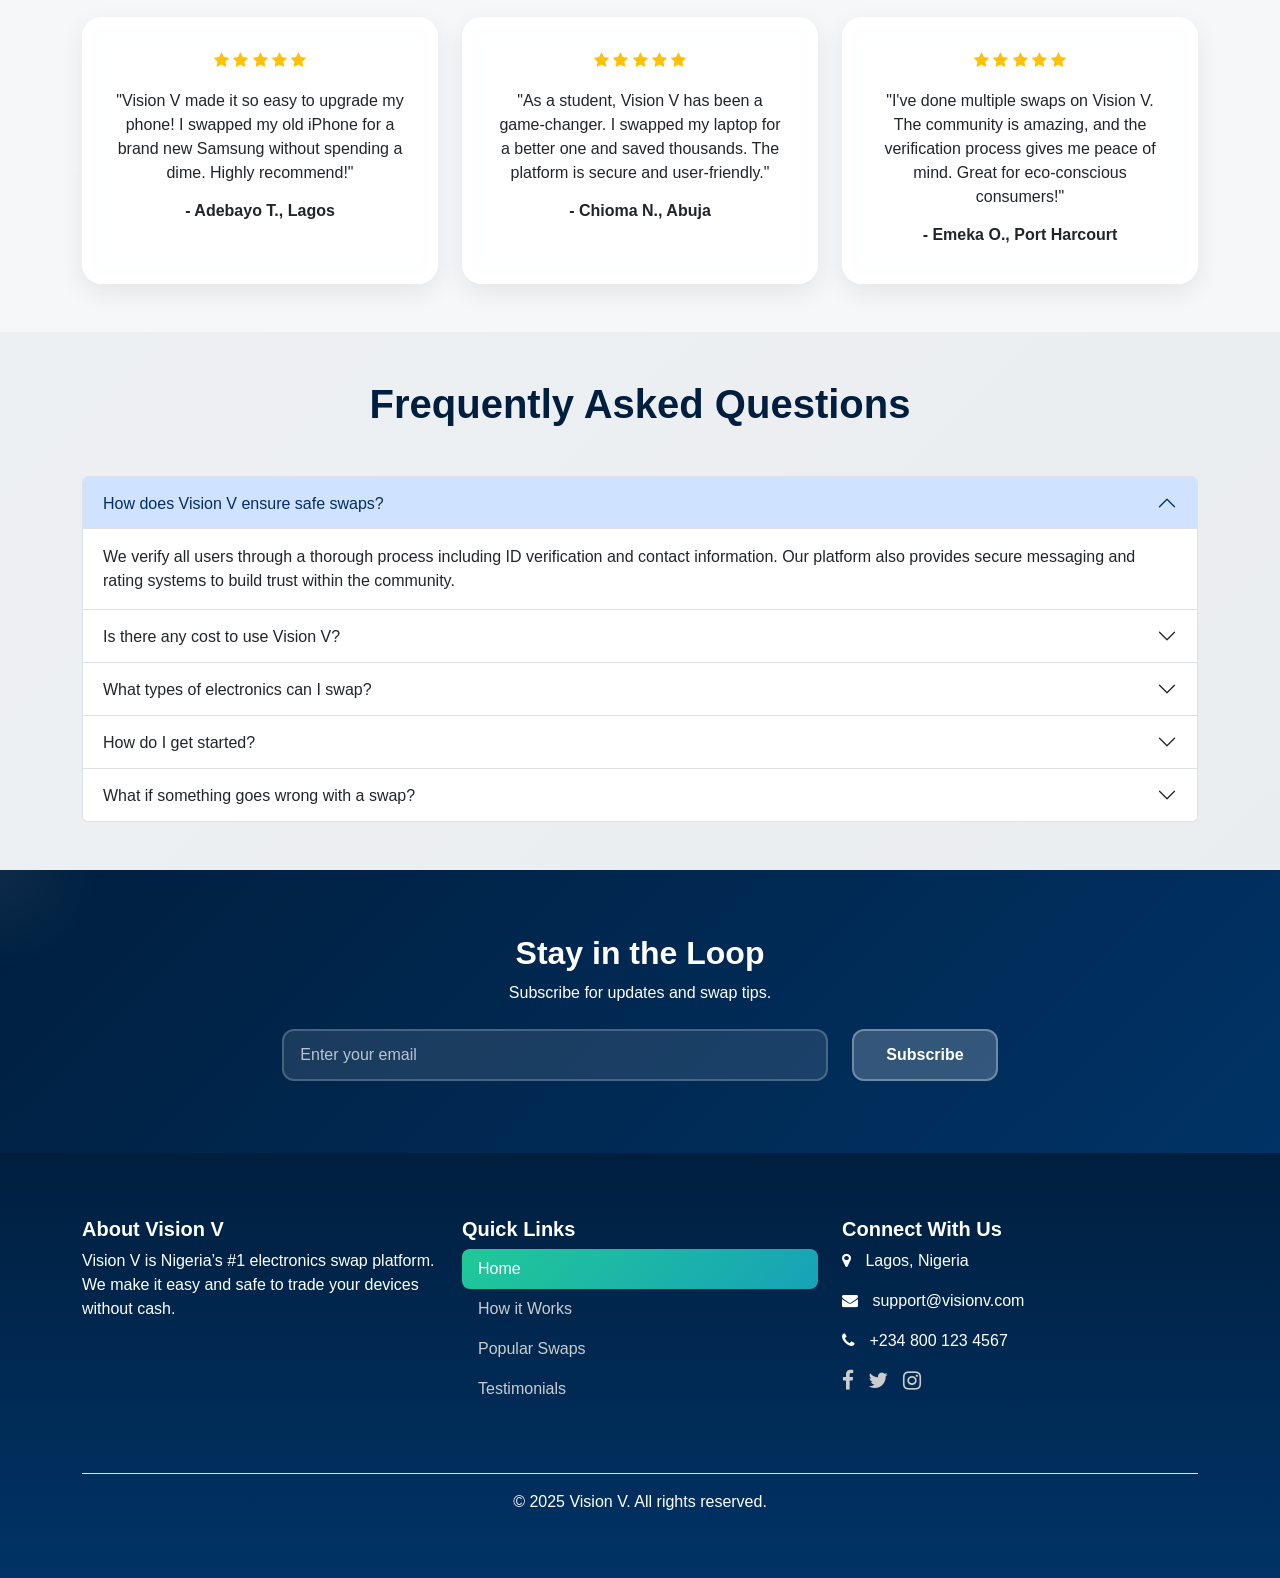
==== commit 98d7b571: "2ws" ====
--- a/landing page/index.html
+++ b/landing page/index.html
@@ -29,6 +29,25 @@
         border-bottom: 1px solid rgba(0, 0, 0, 0.05);
       }
 
+      .nav-link.active {
+        background: linear-gradient(135deg, #20c997 0%, #17a2b8 100%);
+        color: white !important;
+        border-radius: 0.5rem;
+        padding: 0.5rem 1rem !important;
+        transition: all 0.3s ease;
+      }
+
+      .nav-link {
+        transition: all 0.3s ease;
+        border-radius: 0.5rem;
+        padding: 0.5rem 1rem !important;
+      }
+
+      .nav-link:hover {
+        background: rgba(32, 201, 151, 0.1);
+        color: #20c997 !important;
+      }
+
       .hero {
         background: linear-gradient(135deg, #001f3f 0%, #003366 100%);
         color: white;
@@ -258,18 +277,29 @@
         >
 
         <div class="navbar-collapse d-flex justify-content-between w-100">
-          <ul class="navbar-nav navbar-nav-centered d-flex mx-auto">
+          <ul
+            class="navbar-nav navbar-nav-centered d-flex mx-auto"
+            id="nav-links"
+          >
             <li class="nav-item">
-              <a class="nav-link active" href="index.html">Home</a>
+              <a class="nav-link active" href="index.html" data-page="index"
+                >Home</a
+              >
             </li>
             <li class="nav-item">
-              <a class="nav-link" href="how.html">How it Works</a>
+              <a class="nav-link" href="how.html" data-page="how"
+                >How it Works</a
+              >
             </li>
             <li class="nav-item">
-              <a class="nav-link" href="popular.html">Popular Swaps</a>
+              <a class="nav-link" href="popular.html" data-page="popular"
+                >Popular Swaps</a
+              >
             </li>
             <li class="nav-item">
-              <a class="nav-link" href="test.html">Testimonials</a>
+              <a class="nav-link" href="test.html" data-page="test"
+                >Testimonials</a
+              >
             </li>
           </ul>
 
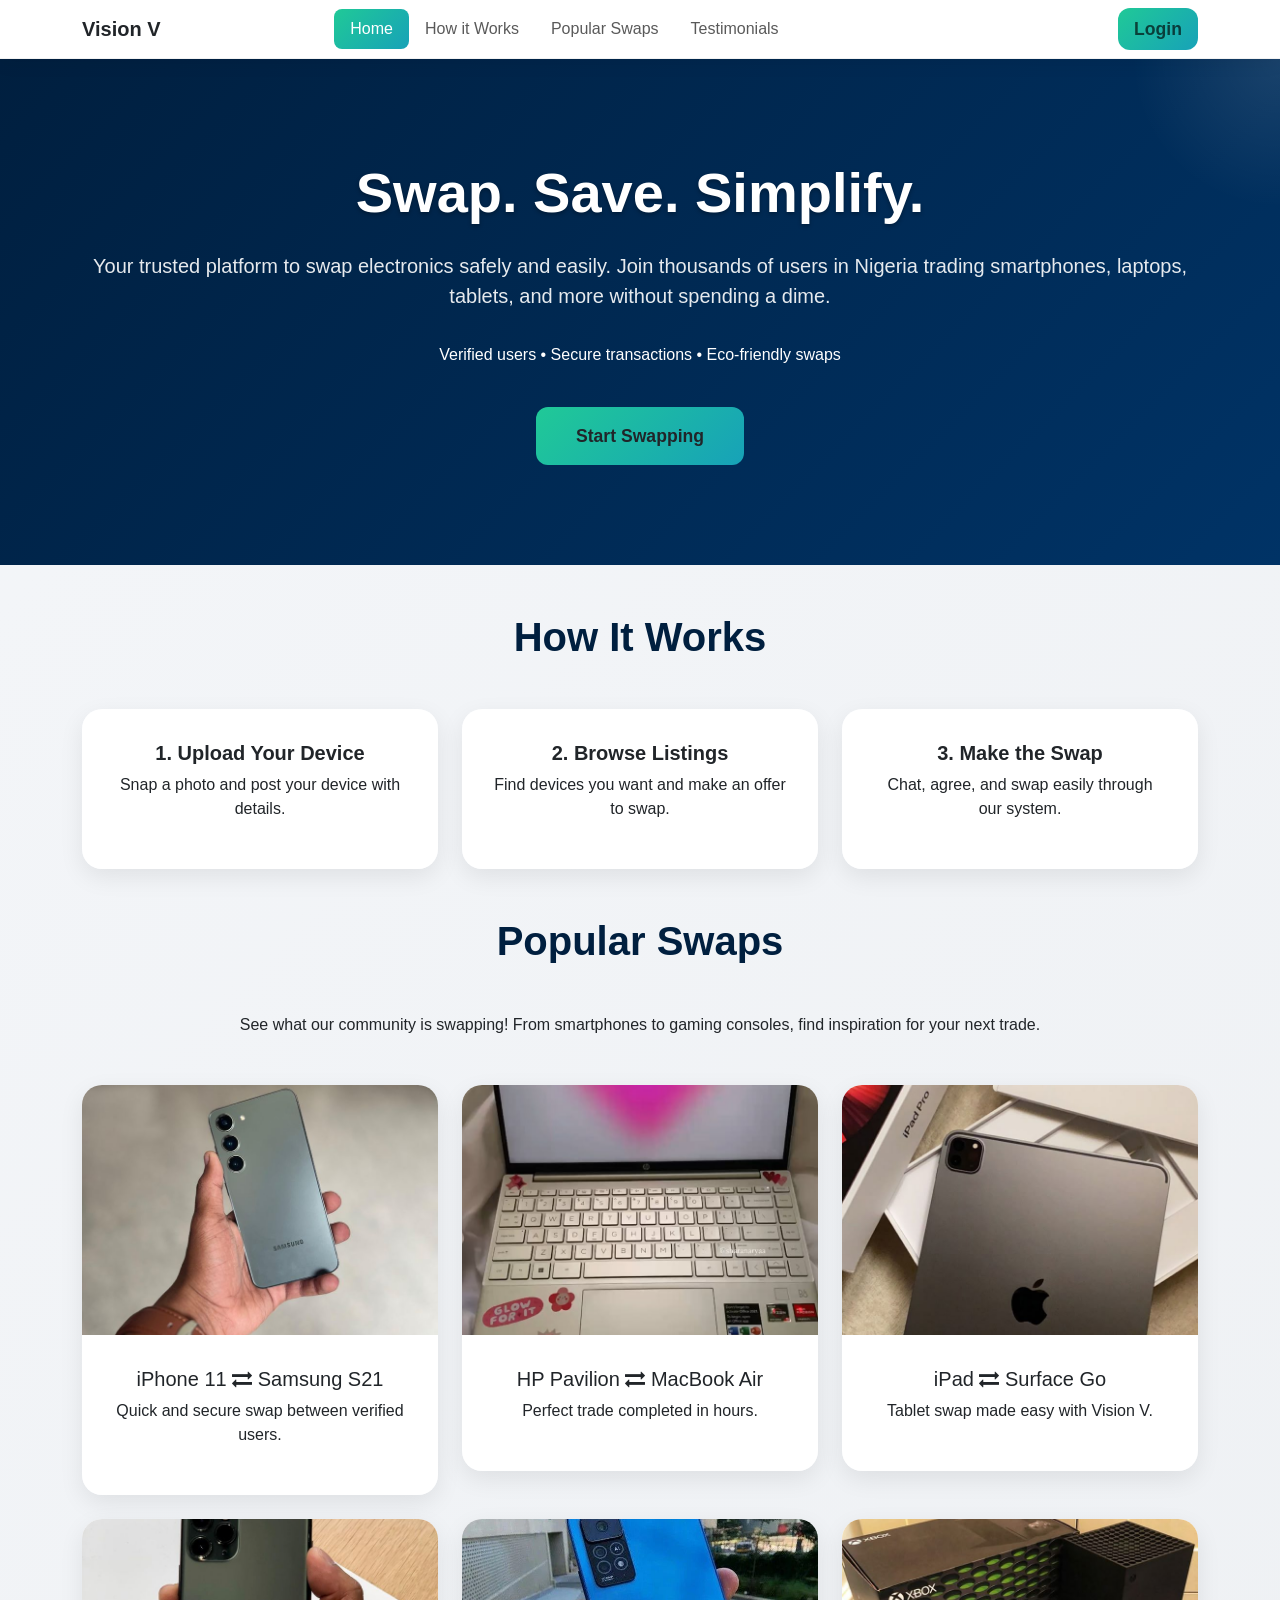
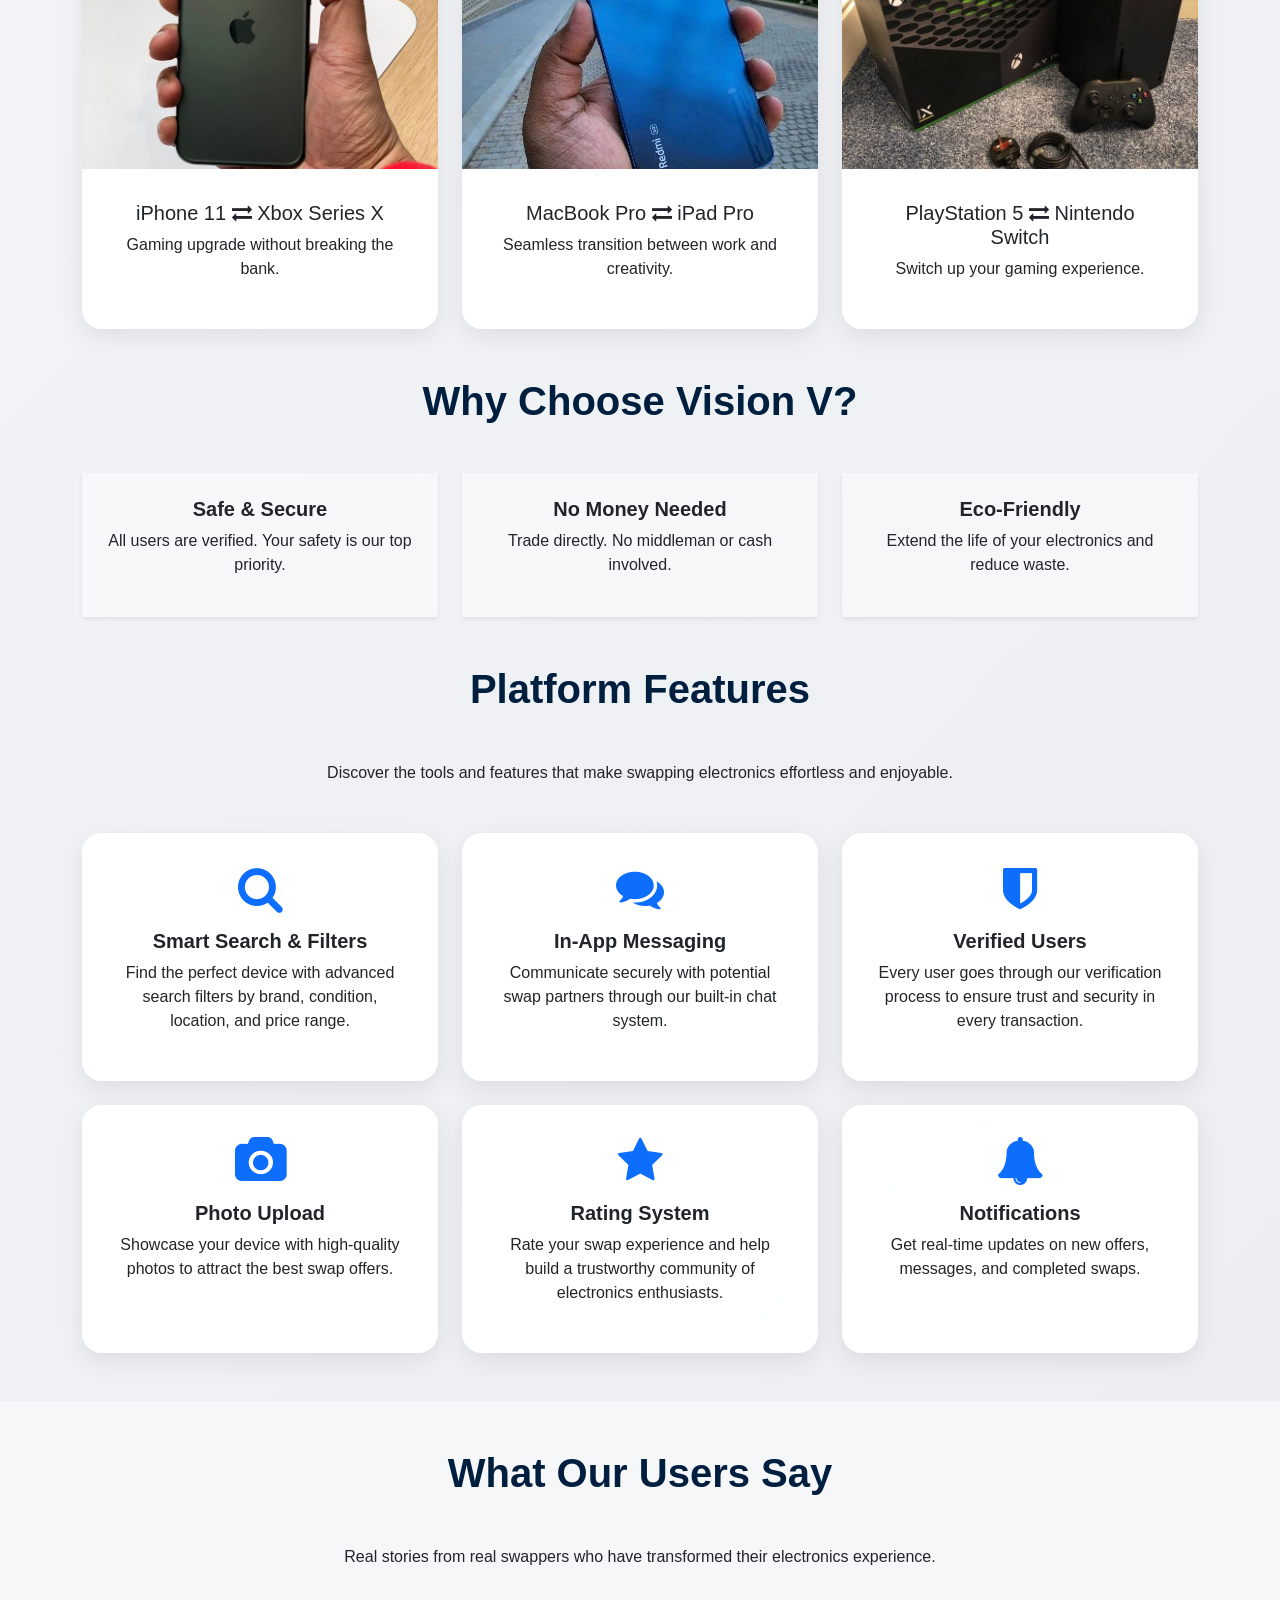
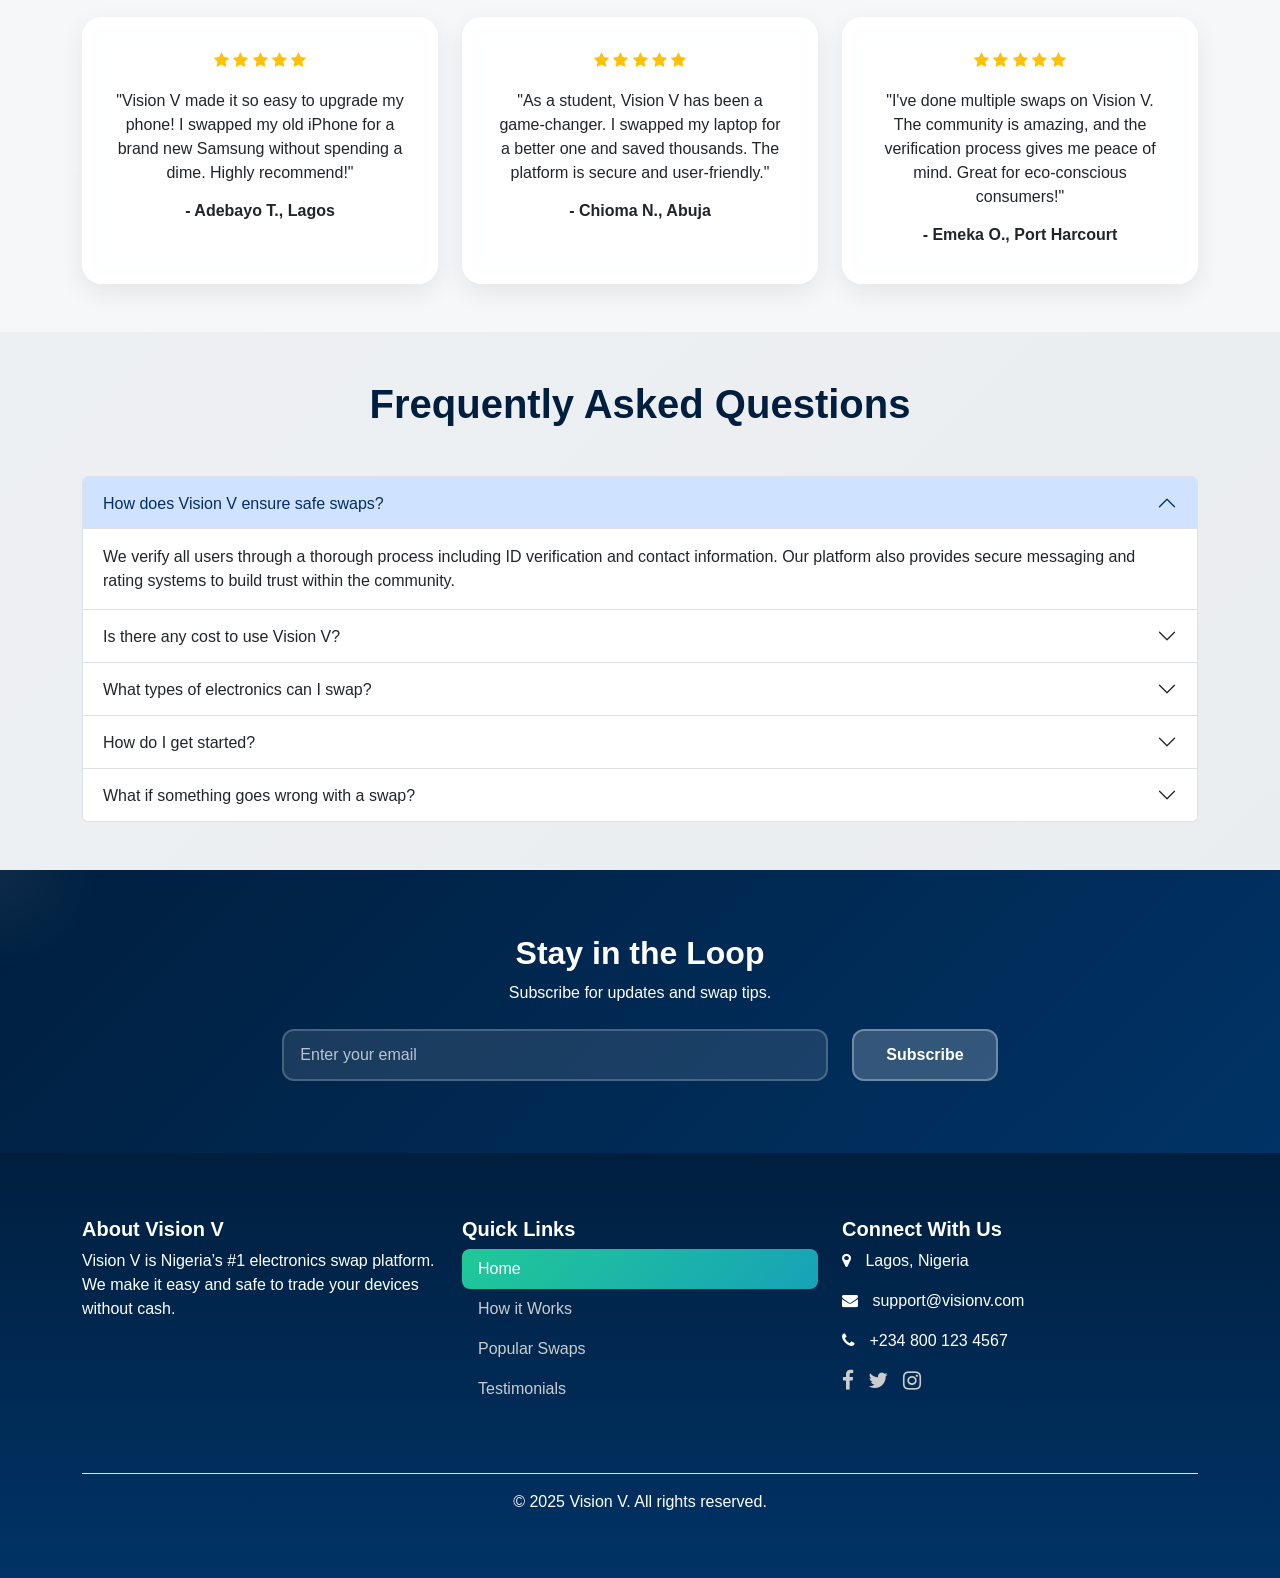
==== commit 9f17e10b: "ah" ====
--- a/landing page/index.html
+++ b/landing page/index.html
@@ -870,6 +870,23 @@
     <script src="https://cdn.jsdelivr.net/npm/bootstrap@5.3.2/dist/js/bootstrap.bundle.min.js"></script>
     <script src="./js/validation.js"></script>
     <script>
+      // Navbar active state management
+      document.addEventListener("DOMContentLoaded", function () {
+        const navLinks = document.querySelectorAll("#nav-links .nav-link");
+        const currentPage =
+          window.location.pathname.split("/").pop().replace(".html", "") ||
+          "index";
+
+        navLinks.forEach((link) => {
+          const linkPage = link.getAttribute("data-page");
+          if (linkPage === currentPage) {
+            link.classList.add("active");
+          } else {
+            link.classList.remove("active");
+          }
+        });
+      });
+
       // Newsletter form validation and AJAX submission
       document
         .getElementById("newsletter-form")
